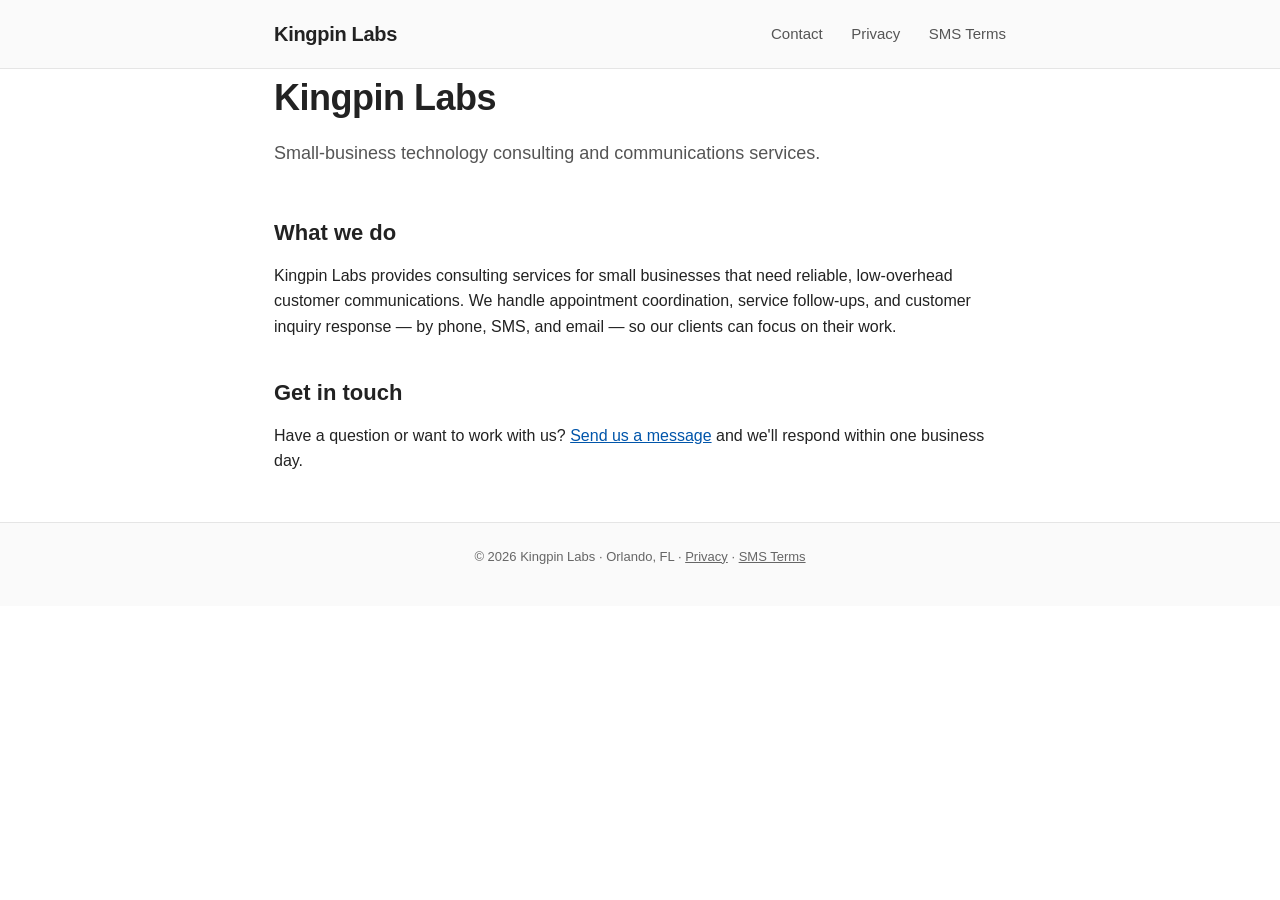
==== index.html @ 78fdcbf0 "Initial site: landing, contact form, privacy, SMS terms" ====
<!DOCTYPE html>
<html lang="en">
<head>
<meta charset="UTF-8">
<meta name="viewport" content="width=device-width, initial-scale=1.0">
<title>Kingpin Labs</title>
<link rel="stylesheet" href="style.css">
</head>
<body>
<header>
  <div class="container">
    <a href="./" class="logo">Kingpin Labs</a>
    <nav>
      <a href="contact/">Contact</a>
      <a href="privacy/">Privacy</a>
      <a href="sms-terms/">SMS Terms</a>
    </nav>
  </div>
</header>
<main class="container">
  <section class="hero">
    <h1>Kingpin Labs</h1>
    <p class="lead">Small-business technology consulting and communications services.</p>
  </section>
  <section>
    <h2>What we do</h2>
    <p>Kingpin Labs provides consulting services for small businesses that need reliable, low-overhead
    customer communications. We handle appointment coordination, service follow-ups, and customer
    inquiry response — by phone, SMS, and email — so our clients can focus on their work.</p>
  </section>
  <section>
    <h2>Get in touch</h2>
    <p>Have a question or want to work with us? <a href="contact/">Send us a message</a> and we'll
    respond within one business day.</p>
  </section>
</main>
<footer>
  <div class="container">
    <p>&copy; 2026 Kingpin Labs &middot; Orlando, FL &middot; <a href="privacy/">Privacy</a> &middot; <a href="sms-terms/">SMS Terms</a></p>
  </div>
</footer>
</body>
</html>
---- style.css ----
* { box-sizing: border-box; margin: 0; padding: 0; }

body {
  font-family: -apple-system, BlinkMacSystemFont, "Segoe UI", Roboto, "Helvetica Neue", Arial, sans-serif;
  font-size: 16px;
  line-height: 1.6;
  color: #222;
  background: #fff;
}

.container {
  max-width: 780px;
  margin: 0 auto;
  padding: 0 24px;
}

header {
  border-bottom: 1px solid #e5e5e5;
  padding: 18px 0;
  background: #fafafa;
}

header .container {
  display: flex;
  justify-content: space-between;
  align-items: center;
  flex-wrap: wrap;
}

.logo {
  font-weight: 700;
  font-size: 20px;
  color: #222;
  text-decoration: none;
  letter-spacing: -0.3px;
}

nav a {
  color: #555;
  text-decoration: none;
  margin-left: 24px;
  font-size: 15px;
}

nav a:hover { color: #0055aa; }

main {
  padding: 48px 24px 64px;
}

.hero {
  margin-bottom: 48px;
}

.hero h1 {
  font-size: 36px;
  font-weight: 700;
  letter-spacing: -0.5px;
  margin-bottom: 12px;
}

.hero .lead {
  font-size: 18px;
  color: #555;
}

section {
  margin-bottom: 36px;
}

h2 {
  font-size: 22px;
  margin-bottom: 12px;
  font-weight: 600;
}

h3 {
  font-size: 17px;
  margin-top: 20px;
  margin-bottom: 8px;
  font-weight: 600;
}

p {
  margin-bottom: 14px;
}

a { color: #0055aa; }

ul, ol { margin: 0 0 14px 22px; }
li { margin-bottom: 6px; }

form {
  background: #fafafa;
  padding: 28px;
  border: 1px solid #e5e5e5;
  border-radius: 6px;
  margin-top: 16px;
}

label {
  display: block;
  font-weight: 600;
  margin-bottom: 6px;
  font-size: 14px;
  color: #333;
}

input[type="text"], input[type="email"], input[type="tel"], textarea {
  width: 100%;
  padding: 10px 12px;
  border: 1px solid #ccc;
  border-radius: 4px;
  font-size: 15px;
  font-family: inherit;
  margin-bottom: 18px;
  background: #fff;
}

textarea {
  resize: vertical;
  min-height: 120px;
}

input[type="text"]:focus, input[type="email"]:focus, input[type="tel"]:focus, textarea:focus {
  outline: none;
  border-color: #0055aa;
}

.consent {
  background: #fff;
  padding: 16px;
  border: 1px solid #ddd;
  border-radius: 4px;
  margin-bottom: 18px;
  display: flex;
  align-items: flex-start;
  gap: 10px;
}

.consent input[type="checkbox"] {
  margin-top: 3px;
  transform: scale(1.2);
  cursor: pointer;
}

.consent label {
  font-weight: 400;
  margin-bottom: 0;
  font-size: 14px;
  line-height: 1.5;
  color: #222;
  cursor: pointer;
}

.consent-links {
  margin-top: 10px;
  font-size: 13px;
  color: #555;
}

button[type="submit"] {
  background: #0055aa;
  color: #fff;
  border: none;
  padding: 12px 28px;
  font-size: 15px;
  font-weight: 600;
  border-radius: 4px;
  cursor: pointer;
  font-family: inherit;
}

button[type="submit"]:hover { background: #003f80; }

footer {
  border-top: 1px solid #e5e5e5;
  padding: 24px 0;
  margin-top: 48px;
  background: #fafafa;
  font-size: 13px;
  color: #666;
  text-align: center;
}

footer a { color: #666; }
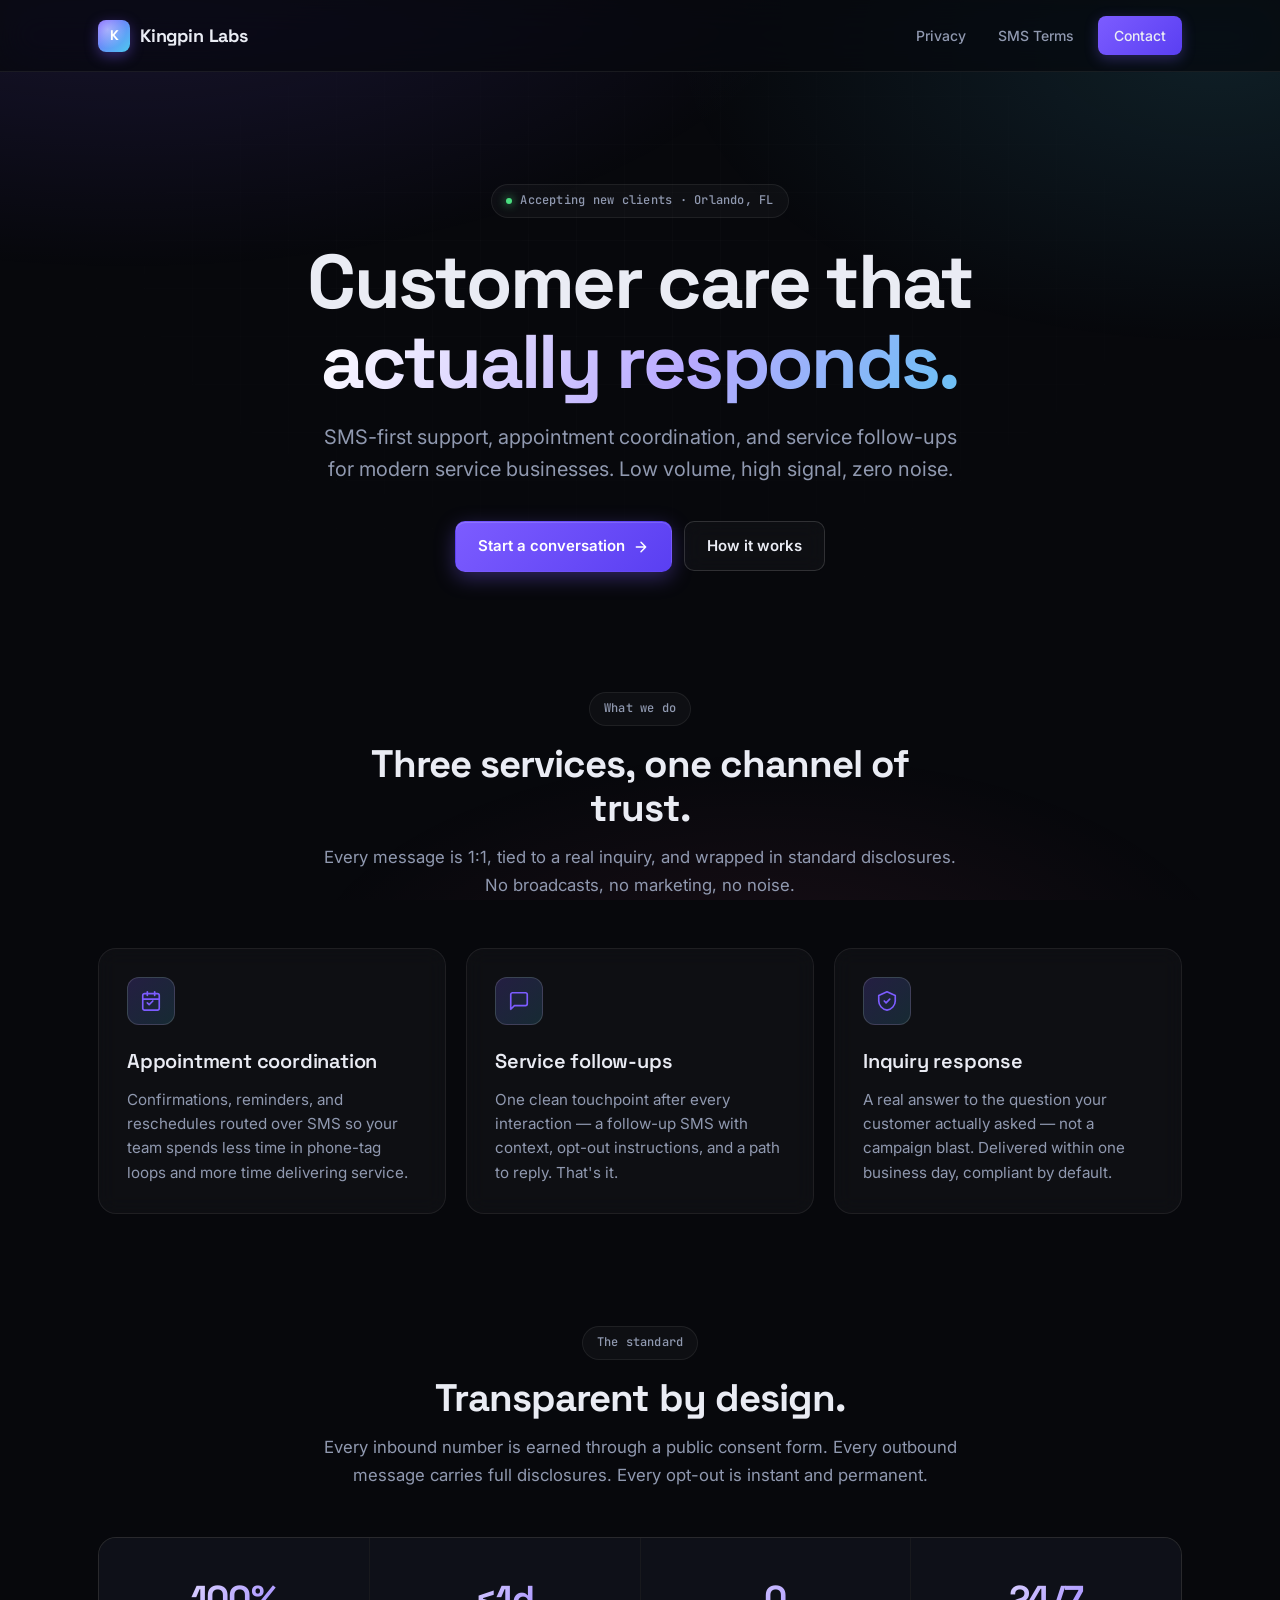
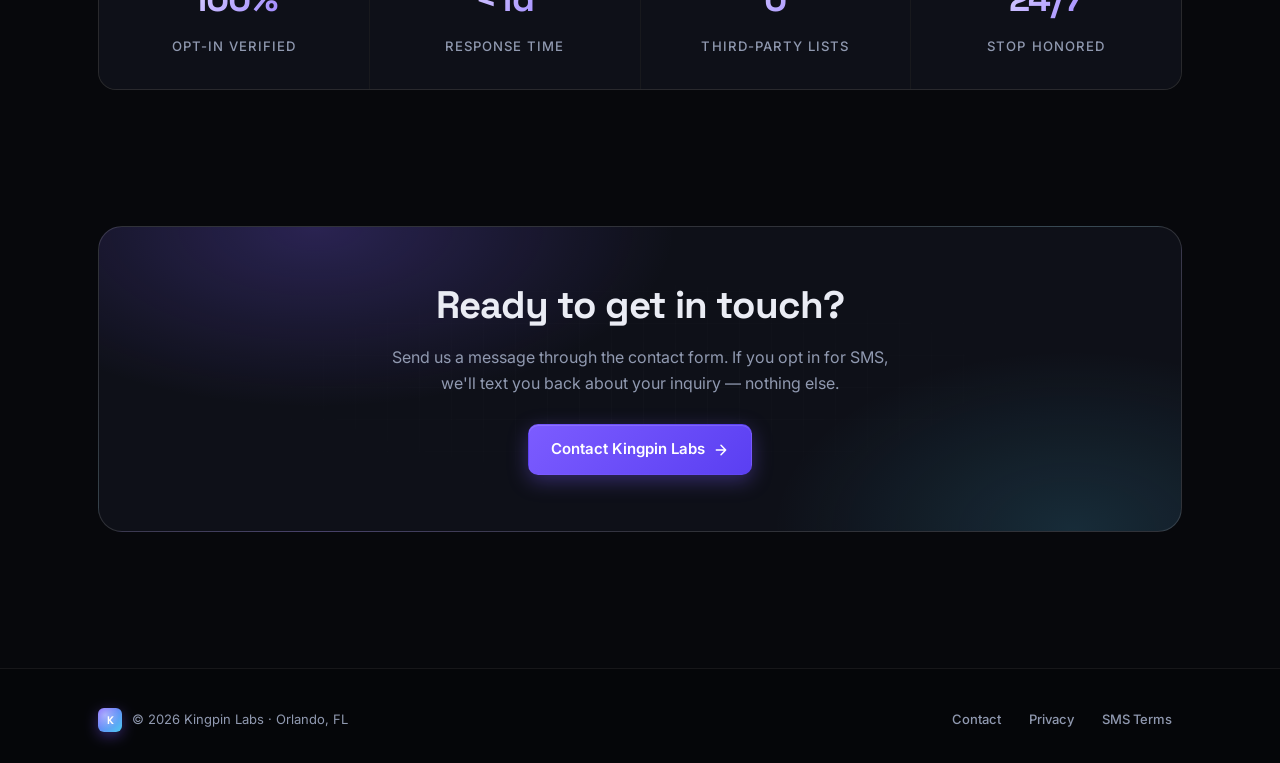
==== commit 9aaad10a: "Redesign site with premium dark theme, custom typography, animated hero, proper forms" ====
--- a/index.html
+++ b/index.html
@@ -3,41 +3,168 @@
 <head>
 <meta charset="UTF-8">
 <meta name="viewport" content="width=device-width, initial-scale=1.0">
-<title>Kingpin Labs</title>
+<title>Kingpin Labs &mdash; Customer care &amp; appointment coordination</title>
+<meta name="description" content="Kingpin Labs provides SMS-based customer care, appointment coordination, and service follow-ups for modern service businesses. Orlando, FL.">
+<meta property="og:title" content="Kingpin Labs">
+<meta property="og:description" content="Customer care and appointment coordination built for modern service businesses.">
+<meta property="og:type" content="website">
+<meta property="og:url" content="https://kingpin-labs.com/">
+<link rel="icon" type="image/svg+xml" href="favicon.svg">
+<link rel="preconnect" href="https://fonts.googleapis.com">
+<link rel="preconnect" href="https://fonts.gstatic.com" crossorigin>
+<link rel="stylesheet" href="https://fonts.googleapis.com/css2?family=Inter:wght@400;500;600;700&family=Space+Grotesk:wght@500;600;700&family=JetBrains+Mono:wght@400;500&display=swap">
 <link rel="stylesheet" href="style.css">
+<script type="application/ld+json">
+{
+  "@context": "https://schema.org",
+  "@type": "Organization",
+  "name": "Kingpin Labs",
+  "url": "https://kingpin-labs.com",
+  "description": "Customer care, appointment coordination, and service follow-ups for modern service businesses.",
+  "address": {
+    "@type": "PostalAddress",
+    "addressLocality": "Orlando",
+    "addressRegion": "FL",
+    "addressCountry": "US"
+  },
+  "contactPoint": {
+    "@type": "ContactPoint",
+    "email": "al_style@live.com",
+    "contactType": "customer support"
+  }
+}
+</script>
 </head>
 <body>
 <header>
   <div class="container">
-    <a href="./" class="logo">Kingpin Labs</a>
+    <a href="./" class="logo">
+      <span class="logo-mark">K</span>
+      <span>Kingpin Labs</span>
+    </a>
+    <nav>
+      <a href="privacy/">Privacy</a>
+      <a href="sms-terms/">SMS Terms</a>
+      <a href="contact/" class="cta">Contact</a>
+    </nav>
+  </div>
+</header>
+
+<main>
+  <div class="container">
+    <section class="hero">
+      <div class="eyebrow reveal"><span class="dot"></span>Accepting new clients &middot; Orlando, FL</div>
+      <h1 class="reveal" data-delay="1">
+        Customer care that<br>
+        <span class="grad">actually responds.</span>
+      </h1>
+      <p class="lead reveal" data-delay="2">
+        SMS-first support, appointment coordination, and service follow-ups for modern
+        service businesses. Low volume, high signal, zero noise.
+      </p>
+      <div class="hero-cta reveal" data-delay="3">
+        <a href="contact/" class="btn btn-primary">
+          Start a conversation
+          <svg class="btn-arrow" width="16" height="16" viewBox="0 0 24 24" fill="none" stroke="currentColor" stroke-width="2.2" stroke-linecap="round" stroke-linejoin="round"><path d="M5 12h14M12 5l7 7-7 7"/></svg>
+        </a>
+        <a href="#how" class="btn btn-ghost">How it works</a>
+      </div>
+    </section>
+
+    <section id="how">
+      <div class="section-head reveal">
+        <div class="eyebrow">What we do</div>
+        <h2>Three services, one channel of trust.</h2>
+        <p>Every message is 1:1, tied to a real inquiry, and wrapped in standard disclosures.
+        No broadcasts, no marketing, no noise.</p>
+      </div>
+
+      <div class="features">
+        <div class="feature reveal">
+          <div class="feature-icon">
+            <svg viewBox="0 0 24 24" fill="none" stroke="currentColor" stroke-linecap="round" stroke-linejoin="round"><rect x="3" y="4" width="18" height="18" rx="2" ry="2"/><line x1="16" y1="2" x2="16" y2="6"/><line x1="8" y1="2" x2="8" y2="6"/><line x1="3" y1="10" x2="21" y2="10"/><path d="M8 14l2 2 4-4"/></svg>
+          </div>
+          <h3>Appointment coordination</h3>
+          <p>Confirmations, reminders, and reschedules routed over SMS so your team spends
+          less time in phone-tag loops and more time delivering service.</p>
+        </div>
+
+        <div class="feature reveal" data-delay="1">
+          <div class="feature-icon">
+            <svg viewBox="0 0 24 24" fill="none" stroke="currentColor" stroke-linecap="round" stroke-linejoin="round"><path d="M21 15a2 2 0 0 1-2 2H7l-4 4V5a2 2 0 0 1 2-2h14a2 2 0 0 1 2 2z"/></svg>
+          </div>
+          <h3>Service follow-ups</h3>
+          <p>One clean touchpoint after every interaction — a follow-up SMS with context,
+          opt-out instructions, and a path to reply. That's it.</p>
+        </div>
+
+        <div class="feature reveal" data-delay="2">
+          <div class="feature-icon">
+            <svg viewBox="0 0 24 24" fill="none" stroke="currentColor" stroke-linecap="round" stroke-linejoin="round"><path d="M12 2l9 4v6c0 5-4 9-9 10-5-1-9-5-9-10V6l9-4z"/><path d="M9 12l2 2 4-4"/></svg>
+          </div>
+          <h3>Inquiry response</h3>
+          <p>A real answer to the question your customer actually asked — not a campaign
+          blast. Delivered within one business day, compliant by default.</p>
+        </div>
+      </div>
+    </section>
+
+    <section>
+      <div class="section-head reveal">
+        <div class="eyebrow">The standard</div>
+        <h2>Transparent by design.</h2>
+        <p>Every inbound number is earned through a public consent form. Every outbound
+        message carries full disclosures. Every opt-out is instant and permanent.</p>
+      </div>
+
+      <div class="stats">
+        <div class="stat reveal">
+          <div class="stat-value">100%</div>
+          <div class="stat-label">Opt-in verified</div>
+        </div>
+        <div class="stat reveal" data-delay="1">
+          <div class="stat-value">&lt;1d</div>
+          <div class="stat-label">Response time</div>
+        </div>
+        <div class="stat reveal" data-delay="2">
+          <div class="stat-value">0</div>
+          <div class="stat-label">Third-party lists</div>
+        </div>
+        <div class="stat reveal" data-delay="3">
+          <div class="stat-value">24/7</div>
+          <div class="stat-label">STOP honored</div>
+        </div>
+      </div>
+    </section>
+
+    <section>
+      <div class="cta-block reveal">
+        <h2>Ready to get in touch?</h2>
+        <p>Send us a message through the contact form. If you opt in for SMS, we'll text
+        you back about your inquiry — nothing else.</p>
+        <a href="contact/" class="btn btn-primary">
+          Contact Kingpin Labs
+          <svg class="btn-arrow" width="16" height="16" viewBox="0 0 24 24" fill="none" stroke="currentColor" stroke-width="2.2" stroke-linecap="round" stroke-linejoin="round"><path d="M5 12h14M12 5l7 7-7 7"/></svg>
+        </a>
+      </div>
+    </section>
+  </div>
+</main>
+
+<footer>
+  <div class="container">
+    <div class="footer-brand">
+      <span class="logo-mark">K</span>
+      <span>&copy; 2026 Kingpin Labs &middot; Orlando, FL</span>
+    </div>
     <nav>
       <a href="contact/">Contact</a>
       <a href="privacy/">Privacy</a>
       <a href="sms-terms/">SMS Terms</a>
     </nav>
   </div>
-</header>
-<main class="container">
-  <section class="hero">
-    <h1>Kingpin Labs</h1>
-    <p class="lead">Small-business technology consulting and communications services.</p>
-  </section>
-  <section>
-    <h2>What we do</h2>
-    <p>Kingpin Labs provides consulting services for small businesses that need reliable, low-overhead
-    customer communications. We handle appointment coordination, service follow-ups, and customer
-    inquiry response — by phone, SMS, and email — so our clients can focus on their work.</p>
-  </section>
-  <section>
-    <h2>Get in touch</h2>
-    <p>Have a question or want to work with us? <a href="contact/">Send us a message</a> and we'll
-    respond within one business day.</p>
-  </section>
-</main>
-<footer>
-  <div class="container">
-    <p>&copy; 2026 Kingpin Labs &middot; Orlando, FL &middot; <a href="privacy/">Privacy</a> &middot; <a href="sms-terms/">SMS Terms</a></p>
-  </div>
 </footer>
+
+<script src="app.js"></script>
 </body>
 </html>
--- a/style.css
+++ b/style.css
@@ -1,186 +1,1103 @@
+/* ============================================
+   KINGPIN LABS — DESIGN SYSTEM
+   ============================================ */
+
+:root {
+  --bg-base: #07080c;
+  --bg-surface: #0e1018;
+  --bg-elevated: #141824;
+  --bg-glass: rgba(255, 255, 255, 0.03);
+  --bg-glass-hover: rgba(255, 255, 255, 0.05);
+
+  --border: rgba(255, 255, 255, 0.07);
+  --border-strong: rgba(255, 255, 255, 0.14);
+  --border-accent: rgba(124, 92, 255, 0.5);
+
+  --text: #eaecf4;
+  --text-muted: #9099b0;
+  --text-faint: #5a6178;
+
+  --accent: #7c5cff;
+  --accent-hover: #9277ff;
+  --accent-glow: rgba(124, 92, 255, 0.35);
+  --accent-2: #4cc9f0;
+  --accent-3: #ff6b9d;
+
+  --radius: 12px;
+  --radius-lg: 18px;
+  --radius-xl: 24px;
+
+  --ease: cubic-bezier(0.22, 1, 0.36, 1);
+  --ease-bounce: cubic-bezier(0.34, 1.56, 0.64, 1);
+
+  --shadow-sm: 0 1px 2px rgba(0, 0, 0, 0.3);
+  --shadow-md: 0 8px 24px rgba(0, 0, 0, 0.4);
+  --shadow-lg: 0 24px 60px rgba(0, 0, 0, 0.55);
+  --shadow-glow: 0 0 40px var(--accent-glow);
+
+  --content-w: 1140px;
+  --article-w: 760px;
+}
+
 * { box-sizing: border-box; margin: 0; padding: 0; }
 
+*::selection { background: var(--accent); color: #fff; }
+
+html { scroll-behavior: smooth; }
+
 body {
-  font-family: -apple-system, BlinkMacSystemFont, "Segoe UI", Roboto, "Helvetica Neue", Arial, sans-serif;
+  font-family: 'Inter', -apple-system, BlinkMacSystemFont, 'Segoe UI', Roboto, sans-serif;
   font-size: 16px;
-  line-height: 1.6;
-  color: #222;
-  background: #fff;
+  line-height: 1.65;
+  color: var(--text);
+  background: var(--bg-base);
+  overflow-x: hidden;
+  -webkit-font-smoothing: antialiased;
+  -moz-osx-font-smoothing: grayscale;
+  min-height: 100vh;
+  display: flex;
+  flex-direction: column;
+}
+
+/* Background mesh */
+body::before {
+  content: '';
+  position: fixed;
+  inset: 0;
+  background:
+    radial-gradient(1200px 600px at 10% -10%, rgba(124, 92, 255, 0.18), transparent 60%),
+    radial-gradient(900px 500px at 95% 5%, rgba(76, 201, 240, 0.12), transparent 60%),
+    radial-gradient(800px 400px at 60% 110%, rgba(255, 107, 157, 0.08), transparent 60%);
+  pointer-events: none;
+  z-index: -2;
+}
+
+body::after {
+  content: '';
+  position: fixed;
+  inset: 0;
+  background-image:
+    linear-gradient(rgba(255, 255, 255, 0.025) 1px, transparent 1px),
+    linear-gradient(90deg, rgba(255, 255, 255, 0.025) 1px, transparent 1px);
+  background-size: 48px 48px;
+  mask-image: radial-gradient(ellipse 80% 60% at 50% 30%, rgba(0, 0, 0, 0.7), transparent 75%);
+  -webkit-mask-image: radial-gradient(ellipse 80% 60% at 50% 30%, rgba(0, 0, 0, 0.7), transparent 75%);
+  pointer-events: none;
+  z-index: -1;
 }
 
 .container {
-  max-width: 780px;
+  max-width: var(--content-w);
   margin: 0 auto;
-  padding: 0 24px;
-}
+  padding: 0 28px;
+  width: 100%;
+}
+
+.container.narrow {
+  max-width: var(--article-w);
+}
+
+/* ============================================
+   HEADER / NAVIGATION
+   ============================================ */
 
 header {
-  border-bottom: 1px solid #e5e5e5;
-  padding: 18px 0;
-  background: #fafafa;
+  position: sticky;
+  top: 0;
+  z-index: 100;
+  padding: 16px 0;
+  background: rgba(7, 8, 12, 0.75);
+  backdrop-filter: saturate(180%) blur(18px);
+  -webkit-backdrop-filter: saturate(180%) blur(18px);
+  border-bottom: 1px solid var(--border);
 }
 
 header .container {
   display: flex;
   justify-content: space-between;
   align-items: center;
+  gap: 24px;
+}
+
+.logo {
+  display: inline-flex;
+  align-items: center;
+  gap: 10px;
+  text-decoration: none;
+  color: var(--text);
+  font-family: 'Space Grotesk', sans-serif;
+  font-weight: 700;
+  font-size: 18px;
+  letter-spacing: -0.01em;
+  transition: opacity 0.2s var(--ease);
+}
+
+.logo:hover { opacity: 0.85; }
+
+.logo-mark {
+  width: 32px;
+  height: 32px;
+  border-radius: 8px;
+  background: linear-gradient(135deg, var(--accent) 0%, var(--accent-2) 100%);
+  display: grid;
+  place-items: center;
+  color: #fff;
+  font-weight: 700;
+  font-size: 14px;
+  font-family: 'Space Grotesk', sans-serif;
+  box-shadow: 0 4px 14px rgba(124, 92, 255, 0.4);
+  position: relative;
+  overflow: hidden;
+}
+
+.logo-mark::after {
+  content: '';
+  position: absolute;
+  inset: 0;
+  background: radial-gradient(circle at 30% 30%, rgba(255, 255, 255, 0.4), transparent 60%);
+}
+
+nav {
+  display: flex;
+  align-items: center;
+  gap: 4px;
+}
+
+nav a {
+  color: var(--text-muted);
+  text-decoration: none;
+  font-size: 14px;
+  font-weight: 500;
+  padding: 8px 14px;
+  border-radius: 8px;
+  transition: all 0.2s var(--ease);
+}
+
+nav a:hover {
+  color: var(--text);
+  background: var(--bg-glass);
+}
+
+nav a.cta {
+  color: var(--text);
+  background: linear-gradient(135deg, var(--accent), #5a3ff2);
+  padding: 8px 16px;
+  margin-left: 6px;
+  box-shadow: 0 4px 14px rgba(124, 92, 255, 0.3);
+}
+
+nav a.cta:hover {
+  transform: translateY(-1px);
+  box-shadow: 0 6px 20px rgba(124, 92, 255, 0.5);
+}
+
+/* ============================================
+   MAIN / HERO
+   ============================================ */
+
+main {
+  flex: 1;
+  padding: 64px 0 80px;
+  position: relative;
+}
+
+main.narrow {
+  padding: 56px 0 80px;
+}
+
+.hero {
+  text-align: center;
+  padding: 48px 0 64px;
+  position: relative;
+}
+
+.eyebrow {
+  display: inline-flex;
+  align-items: center;
+  gap: 8px;
+  font-family: 'JetBrains Mono', monospace;
+  font-size: 12px;
+  font-weight: 500;
+  color: var(--text-muted);
+  background: var(--bg-glass);
+  border: 1px solid var(--border);
+  padding: 6px 14px;
+  border-radius: 999px;
+  margin-bottom: 24px;
+  letter-spacing: 0.02em;
+}
+
+.eyebrow .dot {
+  width: 6px;
+  height: 6px;
+  background: #4ade80;
+  border-radius: 50%;
+  box-shadow: 0 0 10px #4ade80;
+  animation: pulse 2.2s ease-in-out infinite;
+}
+
+@keyframes pulse {
+  0%, 100% { opacity: 1; transform: scale(1); }
+  50% { opacity: 0.6; transform: scale(0.92); }
+}
+
+h1 {
+  font-family: 'Space Grotesk', sans-serif;
+  font-size: clamp(2.5rem, 7vw, 4.75rem);
+  font-weight: 700;
+  line-height: 1.05;
+  letter-spacing: -0.035em;
+  margin-bottom: 20px;
+  color: var(--text);
+}
+
+h1 .grad {
+  background: linear-gradient(120deg, #fff 0%, #b8a9ff 30%, var(--accent-2) 60%, #fff 100%);
+  background-size: 200% 100%;
+  -webkit-background-clip: text;
+  background-clip: text;
+  -webkit-text-fill-color: transparent;
+  color: transparent;
+  animation: shimmer 6s linear infinite;
+}
+
+@keyframes shimmer {
+  0% { background-position: 0% 50%; }
+  100% { background-position: 200% 50%; }
+}
+
+.hero .lead {
+  font-size: clamp(1.05rem, 2vw, 1.25rem);
+  color: var(--text-muted);
+  max-width: 640px;
+  margin: 0 auto 36px;
+  line-height: 1.6;
+}
+
+.hero-cta {
+  display: inline-flex;
+  gap: 12px;
   flex-wrap: wrap;
-}
-
-.logo {
+  justify-content: center;
+}
+
+/* ============================================
+   BUTTONS
+   ============================================ */
+
+.btn {
+  display: inline-flex;
+  align-items: center;
+  gap: 8px;
+  padding: 12px 22px;
+  border-radius: 10px;
+  font-family: 'Inter', sans-serif;
+  font-size: 15px;
+  font-weight: 600;
+  text-decoration: none;
+  border: 1px solid transparent;
+  cursor: pointer;
+  transition: all 0.2s var(--ease);
+  white-space: nowrap;
+}
+
+.btn-primary {
+  background: linear-gradient(135deg, var(--accent) 0%, #5a3ff2 100%);
+  color: #fff;
+  box-shadow: 0 6px 20px rgba(124, 92, 255, 0.35), inset 0 1px 0 rgba(255, 255, 255, 0.15);
+}
+
+.btn-primary:hover {
+  transform: translateY(-2px);
+  box-shadow: 0 10px 30px rgba(124, 92, 255, 0.5), inset 0 1px 0 rgba(255, 255, 255, 0.2);
+}
+
+.btn-ghost {
+  background: var(--bg-glass);
+  color: var(--text);
+  border: 1px solid var(--border-strong);
+  backdrop-filter: blur(10px);
+}
+
+.btn-ghost:hover {
+  background: var(--bg-glass-hover);
+  border-color: var(--border-accent);
+  transform: translateY(-2px);
+}
+
+.btn-arrow {
+  transition: transform 0.2s var(--ease);
+}
+
+.btn:hover .btn-arrow { transform: translateX(3px); }
+
+/* ============================================
+   SECTION FRAMES
+   ============================================ */
+
+section {
+  padding: 56px 0;
+  position: relative;
+}
+
+section h2 {
+  font-family: 'Space Grotesk', sans-serif;
+  font-size: clamp(1.75rem, 3.5vw, 2.4rem);
   font-weight: 700;
-  font-size: 20px;
-  color: #222;
+  line-height: 1.15;
+  letter-spacing: -0.025em;
+  margin-bottom: 14px;
+  color: var(--text);
+}
+
+.section-head {
+  text-align: center;
+  max-width: 640px;
+  margin: 0 auto 48px;
+}
+
+.section-head .eyebrow { margin-bottom: 16px; }
+
+.section-head p {
+  color: var(--text-muted);
+  font-size: 1.05rem;
+}
+
+/* ============================================
+   FEATURE CARDS
+   ============================================ */
+
+.features {
+  display: grid;
+  grid-template-columns: repeat(auto-fit, minmax(280px, 1fr));
+  gap: 20px;
+}
+
+.feature {
+  position: relative;
+  padding: 28px;
+  border-radius: var(--radius-lg);
+  background: var(--bg-glass);
+  border: 1px solid var(--border);
+  backdrop-filter: blur(10px);
+  transition: all 0.3s var(--ease);
+  overflow: hidden;
+}
+
+.feature::before {
+  content: '';
+  position: absolute;
+  inset: 0;
+  background: linear-gradient(135deg, rgba(124, 92, 255, 0.08) 0%, transparent 40%);
+  opacity: 0;
+  transition: opacity 0.3s var(--ease);
+  pointer-events: none;
+}
+
+.feature:hover {
+  transform: translateY(-4px);
+  border-color: var(--border-accent);
+  box-shadow: var(--shadow-lg), 0 0 0 1px rgba(124, 92, 255, 0.15);
+}
+
+.feature:hover::before { opacity: 1; }
+
+.feature-icon {
+  width: 48px;
+  height: 48px;
+  border-radius: 12px;
+  background: linear-gradient(135deg, rgba(124, 92, 255, 0.2), rgba(76, 201, 240, 0.15));
+  border: 1px solid var(--border-strong);
+  display: grid;
+  place-items: center;
+  margin-bottom: 20px;
+  color: var(--accent);
+  position: relative;
+}
+
+.feature-icon svg {
+  width: 22px;
+  height: 22px;
+  stroke-width: 1.8;
+}
+
+.feature h3 {
+  font-family: 'Space Grotesk', sans-serif;
+  font-size: 1.25rem;
+  font-weight: 600;
+  margin-bottom: 10px;
+  letter-spacing: -0.01em;
+  color: var(--text);
+}
+
+.feature p {
+  color: var(--text-muted);
+  font-size: 0.95rem;
+  line-height: 1.6;
+}
+
+/* ============================================
+   STATS STRIP
+   ============================================ */
+
+.stats {
+  display: grid;
+  grid-template-columns: repeat(auto-fit, minmax(180px, 1fr));
+  gap: 1px;
+  background: var(--border);
+  border-radius: var(--radius-lg);
+  overflow: hidden;
+  border: 1px solid var(--border);
+  margin-top: 24px;
+}
+
+.stat {
+  padding: 32px 24px;
+  background: var(--bg-surface);
+  text-align: center;
+}
+
+.stat-value {
+  font-family: 'Space Grotesk', sans-serif;
+  font-size: 2.25rem;
+  font-weight: 700;
+  color: var(--text);
+  letter-spacing: -0.02em;
+  margin-bottom: 6px;
+  background: linear-gradient(135deg, #fff 0%, var(--accent) 100%);
+  -webkit-background-clip: text;
+  background-clip: text;
+  -webkit-text-fill-color: transparent;
+}
+
+.stat-label {
+  font-size: 0.82rem;
+  color: var(--text-muted);
+  text-transform: uppercase;
+  letter-spacing: 0.08em;
+  font-weight: 500;
+}
+
+/* ============================================
+   CTA BLOCK
+   ============================================ */
+
+.cta-block {
+  position: relative;
+  padding: 56px 40px;
+  border-radius: var(--radius-xl);
+  background:
+    radial-gradient(600px 300px at 20% 0%, rgba(124, 92, 255, 0.25), transparent 60%),
+    radial-gradient(500px 300px at 90% 100%, rgba(76, 201, 240, 0.15), transparent 60%),
+    var(--bg-surface);
+  border: 1px solid var(--border-strong);
+  text-align: center;
+  overflow: hidden;
+  margin-top: 24px;
+}
+
+.cta-block::before {
+  content: '';
+  position: absolute;
+  inset: 0;
+  background-image:
+    linear-gradient(rgba(255, 255, 255, 0.03) 1px, transparent 1px),
+    linear-gradient(90deg, rgba(255, 255, 255, 0.03) 1px, transparent 1px);
+  background-size: 32px 32px;
+  mask-image: radial-gradient(ellipse 60% 60% at 50% 50%, rgba(0, 0, 0, 0.6), transparent 75%);
+  -webkit-mask-image: radial-gradient(ellipse 60% 60% at 50% 50%, rgba(0, 0, 0, 0.6), transparent 75%);
+  pointer-events: none;
+}
+
+.cta-block > * { position: relative; }
+
+.cta-block h2 {
+  margin-bottom: 16px;
+}
+
+.cta-block p {
+  color: var(--text-muted);
+  max-width: 500px;
+  margin: 0 auto 28px;
+}
+
+/* ============================================
+   ARTICLE (Privacy / SMS Terms)
+   ============================================ */
+
+.article-wrap {
+  display: grid;
+  grid-template-columns: 220px 1fr;
+  gap: 56px;
+  max-width: var(--content-w);
+  margin: 0 auto;
+  padding: 0 28px;
+}
+
+.article-toc {
+  position: sticky;
+  top: 96px;
+  align-self: start;
+  font-size: 13px;
+  padding: 24px 20px;
+  background: var(--bg-glass);
+  border: 1px solid var(--border);
+  border-radius: var(--radius);
+  max-height: calc(100vh - 120px);
+  overflow-y: auto;
+}
+
+.article-toc-title {
+  font-family: 'JetBrains Mono', monospace;
+  font-size: 11px;
+  text-transform: uppercase;
+  letter-spacing: 0.08em;
+  color: var(--text-faint);
+  margin-bottom: 14px;
+}
+
+.article-toc ul {
+  list-style: none;
+  display: flex;
+  flex-direction: column;
+  gap: 2px;
+}
+
+.article-toc a {
+  color: var(--text-muted);
   text-decoration: none;
-  letter-spacing: -0.3px;
-}
-
-nav a {
-  color: #555;
+  display: block;
+  padding: 6px 10px;
+  border-radius: 6px;
+  transition: all 0.2s var(--ease);
+  border-left: 2px solid transparent;
+}
+
+.article-toc a:hover {
+  color: var(--text);
+  background: var(--bg-glass-hover);
+  border-left-color: var(--accent);
+}
+
+.article {
+  max-width: var(--article-w);
+  font-size: 16px;
+  line-height: 1.75;
+}
+
+.article h1 {
+  text-align: left;
+  font-size: clamp(2rem, 4vw, 2.75rem);
+  margin-bottom: 12px;
+}
+
+.article .subtitle {
+  color: var(--text-muted);
+  font-size: 0.95rem;
+  margin-bottom: 40px;
+  font-family: 'JetBrains Mono', monospace;
+  padding-bottom: 24px;
+  border-bottom: 1px solid var(--border);
+}
+
+.article h2 {
+  font-family: 'Space Grotesk', sans-serif;
+  font-size: 1.5rem;
+  font-weight: 600;
+  margin-top: 40px;
+  margin-bottom: 14px;
+  letter-spacing: -0.015em;
+  scroll-margin-top: 100px;
+}
+
+.article p {
+  color: var(--text);
+  margin-bottom: 16px;
+}
+
+.article ul, .article ol {
+  margin: 0 0 18px 24px;
+  color: var(--text);
+}
+
+.article li {
+  margin-bottom: 8px;
+  padding-left: 6px;
+}
+
+.article li::marker { color: var(--accent); }
+
+.article strong { color: #fff; font-weight: 600; }
+.article em { color: var(--accent-2); font-style: normal; font-family: 'JetBrains Mono', monospace; font-size: 0.95em; }
+
+.article a {
+  color: var(--accent-2);
   text-decoration: none;
-  margin-left: 24px;
-  font-size: 15px;
-}
-
-nav a:hover { color: #0055aa; }
-
-main {
-  padding: 48px 24px 64px;
-}
-
-.hero {
-  margin-bottom: 48px;
-}
-
-.hero h1 {
-  font-size: 36px;
-  font-weight: 700;
-  letter-spacing: -0.5px;
-  margin-bottom: 12px;
-}
-
-.hero .lead {
-  font-size: 18px;
-  color: #555;
-}
-
-section {
-  margin-bottom: 36px;
-}
-
-h2 {
-  font-size: 22px;
-  margin-bottom: 12px;
-  font-weight: 600;
-}
-
-h3 {
-  font-size: 17px;
-  margin-top: 20px;
-  margin-bottom: 8px;
-  font-weight: 600;
-}
-
-p {
+  border-bottom: 1px solid rgba(76, 201, 240, 0.3);
+  transition: all 0.2s var(--ease);
+}
+
+.article a:hover {
+  color: var(--accent);
+  border-bottom-color: var(--accent);
+}
+
+@media (max-width: 900px) {
+  .article-wrap {
+    grid-template-columns: 1fr;
+    gap: 28px;
+  }
+  .article-toc {
+    position: static;
+    max-height: none;
+  }
+}
+
+/* ============================================
+   CONTACT FORM
+   ============================================ */
+
+.contact-split {
+  display: grid;
+  grid-template-columns: 1fr 360px;
+  gap: 48px;
+  align-items: start;
+}
+
+.contact-form-wrap h1 {
+  text-align: left;
+  font-size: clamp(2rem, 4vw, 2.75rem);
   margin-bottom: 14px;
 }
 
-a { color: #0055aa; }
-
-ul, ol { margin: 0 0 14px 22px; }
-li { margin-bottom: 6px; }
+.contact-form-wrap > p {
+  color: var(--text-muted);
+  margin-bottom: 32px;
+  font-size: 1.02rem;
+}
 
 form {
-  background: #fafafa;
-  padding: 28px;
-  border: 1px solid #e5e5e5;
-  border-radius: 6px;
-  margin-top: 16px;
+  background: var(--bg-glass);
+  backdrop-filter: blur(12px);
+  padding: 32px;
+  border: 1px solid var(--border);
+  border-radius: var(--radius-lg);
+}
+
+.field {
+  margin-bottom: 20px;
 }
 
 label {
   display: block;
-  font-weight: 600;
-  margin-bottom: 6px;
-  font-size: 14px;
-  color: #333;
-}
-
-input[type="text"], input[type="email"], input[type="tel"], textarea {
+  font-size: 13px;
+  font-weight: 500;
+  color: var(--text-muted);
+  margin-bottom: 8px;
+  letter-spacing: 0.01em;
+}
+
+label .required {
+  color: var(--accent);
+  margin-left: 2px;
+}
+
+input[type="text"],
+input[type="email"],
+input[type="tel"],
+textarea {
   width: 100%;
-  padding: 10px 12px;
-  border: 1px solid #ccc;
-  border-radius: 4px;
+  padding: 13px 16px;
+  border: 1px solid var(--border-strong);
+  background: rgba(0, 0, 0, 0.25);
+  color: var(--text);
+  border-radius: 10px;
   font-size: 15px;
   font-family: inherit;
-  margin-bottom: 18px;
-  background: #fff;
+  transition: all 0.2s var(--ease);
+}
+
+input[type="text"]::placeholder,
+input[type="email"]::placeholder,
+input[type="tel"]::placeholder,
+textarea::placeholder {
+  color: var(--text-faint);
+}
+
+input[type="text"]:focus,
+input[type="email"]:focus,
+input[type="tel"]:focus,
+textarea:focus {
+  outline: none;
+  border-color: var(--accent);
+  box-shadow: 0 0 0 3px rgba(124, 92, 255, 0.15);
+  background: rgba(0, 0, 0, 0.35);
 }
 
 textarea {
   resize: vertical;
-  min-height: 120px;
-}
-
-input[type="text"]:focus, input[type="email"]:focus, input[type="tel"]:focus, textarea:focus {
-  outline: none;
-  border-color: #0055aa;
+  min-height: 130px;
+  line-height: 1.6;
 }
 
 .consent {
-  background: #fff;
-  padding: 16px;
-  border: 1px solid #ddd;
-  border-radius: 4px;
+  background: rgba(124, 92, 255, 0.04);
+  border: 1px solid rgba(124, 92, 255, 0.18);
+  border-radius: 12px;
+  padding: 18px;
+  display: grid;
+  grid-template-columns: auto 1fr;
+  gap: 14px;
+  align-items: flex-start;
   margin-bottom: 18px;
-  display: flex;
-  align-items: flex-start;
-  gap: 10px;
+  transition: all 0.2s var(--ease);
+}
+
+.consent:hover {
+  border-color: rgba(124, 92, 255, 0.3);
+  background: rgba(124, 92, 255, 0.06);
 }
 
 .consent input[type="checkbox"] {
-  margin-top: 3px;
-  transform: scale(1.2);
+  -webkit-appearance: none;
+  appearance: none;
+  width: 20px;
+  height: 20px;
+  border-radius: 6px;
+  border: 1.5px solid var(--border-strong);
+  background: var(--bg-base);
   cursor: pointer;
+  margin-top: 2px;
+  position: relative;
+  transition: all 0.2s var(--ease);
+  flex-shrink: 0;
+}
+
+.consent input[type="checkbox"]:hover {
+  border-color: var(--accent);
+}
+
+.consent input[type="checkbox"]:checked {
+  background: linear-gradient(135deg, var(--accent), #5a3ff2);
+  border-color: var(--accent);
+  box-shadow: 0 0 0 3px rgba(124, 92, 255, 0.2);
+}
+
+.consent input[type="checkbox"]:checked::after {
+  content: '';
+  position: absolute;
+  left: 5px;
+  top: 1px;
+  width: 6px;
+  height: 11px;
+  border: solid #fff;
+  border-width: 0 2px 2px 0;
+  transform: rotate(45deg);
 }
 
 .consent label {
+  margin-bottom: 0;
+  font-size: 13.5px;
+  line-height: 1.55;
+  color: var(--text);
   font-weight: 400;
-  margin-bottom: 0;
-  font-size: 14px;
-  line-height: 1.5;
-  color: #222;
   cursor: pointer;
 }
 
 .consent-links {
-  margin-top: 10px;
-  font-size: 13px;
-  color: #555;
+  font-size: 12.5px;
+  color: var(--text-faint);
+  line-height: 1.55;
+  margin-bottom: 24px;
+  padding-left: 2px;
+}
+
+.consent-links a {
+  color: var(--accent-2);
+  text-decoration: none;
+  border-bottom: 1px dashed rgba(76, 201, 240, 0.35);
+}
+
+.consent-links a:hover {
+  color: var(--accent);
+  border-bottom-color: var(--accent);
 }
 
 button[type="submit"] {
-  background: #0055aa;
+  background: linear-gradient(135deg, var(--accent) 0%, #5a3ff2 100%);
   color: #fff;
   border: none;
-  padding: 12px 28px;
+  padding: 14px 28px;
   font-size: 15px;
   font-weight: 600;
-  border-radius: 4px;
+  border-radius: 10px;
   cursor: pointer;
   font-family: inherit;
-}
-
-button[type="submit"]:hover { background: #003f80; }
+  transition: all 0.2s var(--ease);
+  box-shadow: 0 6px 20px rgba(124, 92, 255, 0.35), inset 0 1px 0 rgba(255, 255, 255, 0.15);
+  width: 100%;
+  display: inline-flex;
+  align-items: center;
+  justify-content: center;
+  gap: 8px;
+}
+
+button[type="submit"]:hover {
+  transform: translateY(-2px);
+  box-shadow: 0 10px 30px rgba(124, 92, 255, 0.5), inset 0 1px 0 rgba(255, 255, 255, 0.2);
+}
+
+/* Contact sidebar */
+.contact-info {
+  display: flex;
+  flex-direction: column;
+  gap: 16px;
+}
+
+.info-card {
+  padding: 22px;
+  background: var(--bg-glass);
+  border: 1px solid var(--border);
+  border-radius: var(--radius);
+  backdrop-filter: blur(10px);
+  transition: all 0.3s var(--ease);
+}
+
+.info-card:hover {
+  border-color: var(--border-strong);
+  background: var(--bg-glass-hover);
+}
+
+.info-card-label {
+  display: flex;
+  align-items: center;
+  gap: 10px;
+  font-size: 12px;
+  color: var(--text-muted);
+  text-transform: uppercase;
+  letter-spacing: 0.08em;
+  margin-bottom: 10px;
+  font-weight: 500;
+}
+
+.info-card-label svg {
+  width: 16px;
+  height: 16px;
+  color: var(--accent);
+}
+
+.info-card-value {
+  color: var(--text);
+  font-size: 15px;
+  font-weight: 500;
+  line-height: 1.5;
+}
+
+.info-card-sub {
+  color: var(--text-muted);
+  font-size: 13px;
+  margin-top: 4px;
+}
+
+@media (max-width: 860px) {
+  .contact-split {
+    grid-template-columns: 1fr;
+  }
+}
+
+/* ============================================
+   THANK YOU PAGE
+   ============================================ */
+
+.thanks-hero {
+  display: flex;
+  flex-direction: column;
+  align-items: center;
+  text-align: center;
+  padding: 72px 20px 64px;
+  max-width: 560px;
+  margin: 0 auto;
+}
+
+.check-wrap {
+  width: 96px;
+  height: 96px;
+  border-radius: 50%;
+  background:
+    radial-gradient(circle at 30% 30%, rgba(124, 92, 255, 0.35), transparent 60%),
+    var(--bg-surface);
+  border: 1px solid var(--border-strong);
+  display: grid;
+  place-items: center;
+  margin-bottom: 28px;
+  position: relative;
+  box-shadow: 0 0 60px rgba(124, 92, 255, 0.3);
+}
+
+.check-wrap::before {
+  content: '';
+  position: absolute;
+  inset: -8px;
+  border-radius: 50%;
+  border: 1px solid rgba(124, 92, 255, 0.3);
+  animation: ripple 2.4s ease-out infinite;
+}
+
+.check-wrap::after {
+  content: '';
+  position: absolute;
+  inset: -8px;
+  border-radius: 50%;
+  border: 1px solid rgba(124, 92, 255, 0.3);
+  animation: ripple 2.4s ease-out infinite 1.2s;
+}
+
+@keyframes ripple {
+  0% { transform: scale(1); opacity: 0.8; }
+  100% { transform: scale(1.5); opacity: 0; }
+}
+
+.check-svg {
+  width: 44px;
+  height: 44px;
+  color: var(--accent);
+}
+
+.check-svg path {
+  stroke-dasharray: 100;
+  stroke-dashoffset: 100;
+  animation: draw 0.9s 0.3s var(--ease) forwards;
+}
+
+@keyframes draw {
+  to { stroke-dashoffset: 0; }
+}
+
+.thanks-hero h1 {
+  font-size: clamp(2rem, 4.5vw, 2.75rem);
+}
+
+.thanks-hero p {
+  color: var(--text-muted);
+  font-size: 1.05rem;
+  max-width: 480px;
+  margin: 0 auto 18px;
+}
+
+.thanks-info {
+  display: inline-flex;
+  align-items: center;
+  gap: 10px;
+  padding: 12px 18px;
+  background: var(--bg-glass);
+  border: 1px solid var(--border);
+  border-radius: 999px;
+  font-size: 13px;
+  color: var(--text-muted);
+  margin-top: 12px;
+  margin-bottom: 28px;
+}
+
+.thanks-info svg {
+  width: 16px;
+  height: 16px;
+  color: var(--accent-2);
+}
+
+/* ============================================
+   FOOTER
+   ============================================ */
 
 footer {
-  border-top: 1px solid #e5e5e5;
-  padding: 24px 0;
-  margin-top: 48px;
-  background: #fafafa;
+  border-top: 1px solid var(--border);
+  padding: 36px 0 28px;
+  margin-top: auto;
+  background: rgba(0, 0, 0, 0.2);
+}
+
+footer .container {
+  display: flex;
+  flex-wrap: wrap;
+  align-items: center;
+  justify-content: space-between;
+  gap: 16px;
   font-size: 13px;
-  color: #666;
-  text-align: center;
-}
-
-footer a { color: #666; }
+  color: var(--text-muted);
+}
+
+footer a {
+  color: var(--text-muted);
+  text-decoration: none;
+  transition: color 0.2s var(--ease);
+}
+
+footer a:hover { color: var(--text); }
+
+footer nav {
+  display: flex;
+  gap: 8px;
+  flex-wrap: wrap;
+}
+
+footer nav a {
+  padding: 4px 10px;
+  font-size: 13px;
+}
+
+.footer-brand {
+  display: inline-flex;
+  align-items: center;
+  gap: 10px;
+}
+
+.footer-brand .logo-mark {
+  width: 24px;
+  height: 24px;
+  border-radius: 6px;
+  font-size: 11px;
+}
+
+/* ============================================
+   REVEAL ON SCROLL
+   ============================================ */
+
+.reveal {
+  opacity: 0;
+  transform: translateY(20px);
+  transition: opacity 0.8s var(--ease), transform 0.8s var(--ease);
+}
+
+.reveal.in {
+  opacity: 1;
+  transform: translateY(0);
+}
+
+.reveal[data-delay="1"] { transition-delay: 0.08s; }
+.reveal[data-delay="2"] { transition-delay: 0.16s; }
+.reveal[data-delay="3"] { transition-delay: 0.24s; }
+.reveal[data-delay="4"] { transition-delay: 0.32s; }
+
+/* ============================================
+   RESPONSIVE
+   ============================================ */
+
+@media (max-width: 640px) {
+  nav a { padding: 6px 10px; font-size: 13px; }
+  nav a.cta { padding: 6px 12px; }
+  .container { padding: 0 20px; }
+  main { padding: 40px 0 60px; }
+  section { padding: 36px 0; }
+  .hero { padding: 24px 0 36px; }
+  .cta-block { padding: 40px 24px; }
+  form { padding: 24px; }
+  footer .container { justify-content: center; text-align: center; }
+}
+
+@media (prefers-reduced-motion: reduce) {
+  *, *::before, *::after {
+    animation-duration: 0.01ms !important;
+    animation-iteration-count: 1 !important;
+    transition-duration: 0.01ms !important;
+  }
+  html { scroll-behavior: auto; }
+}
